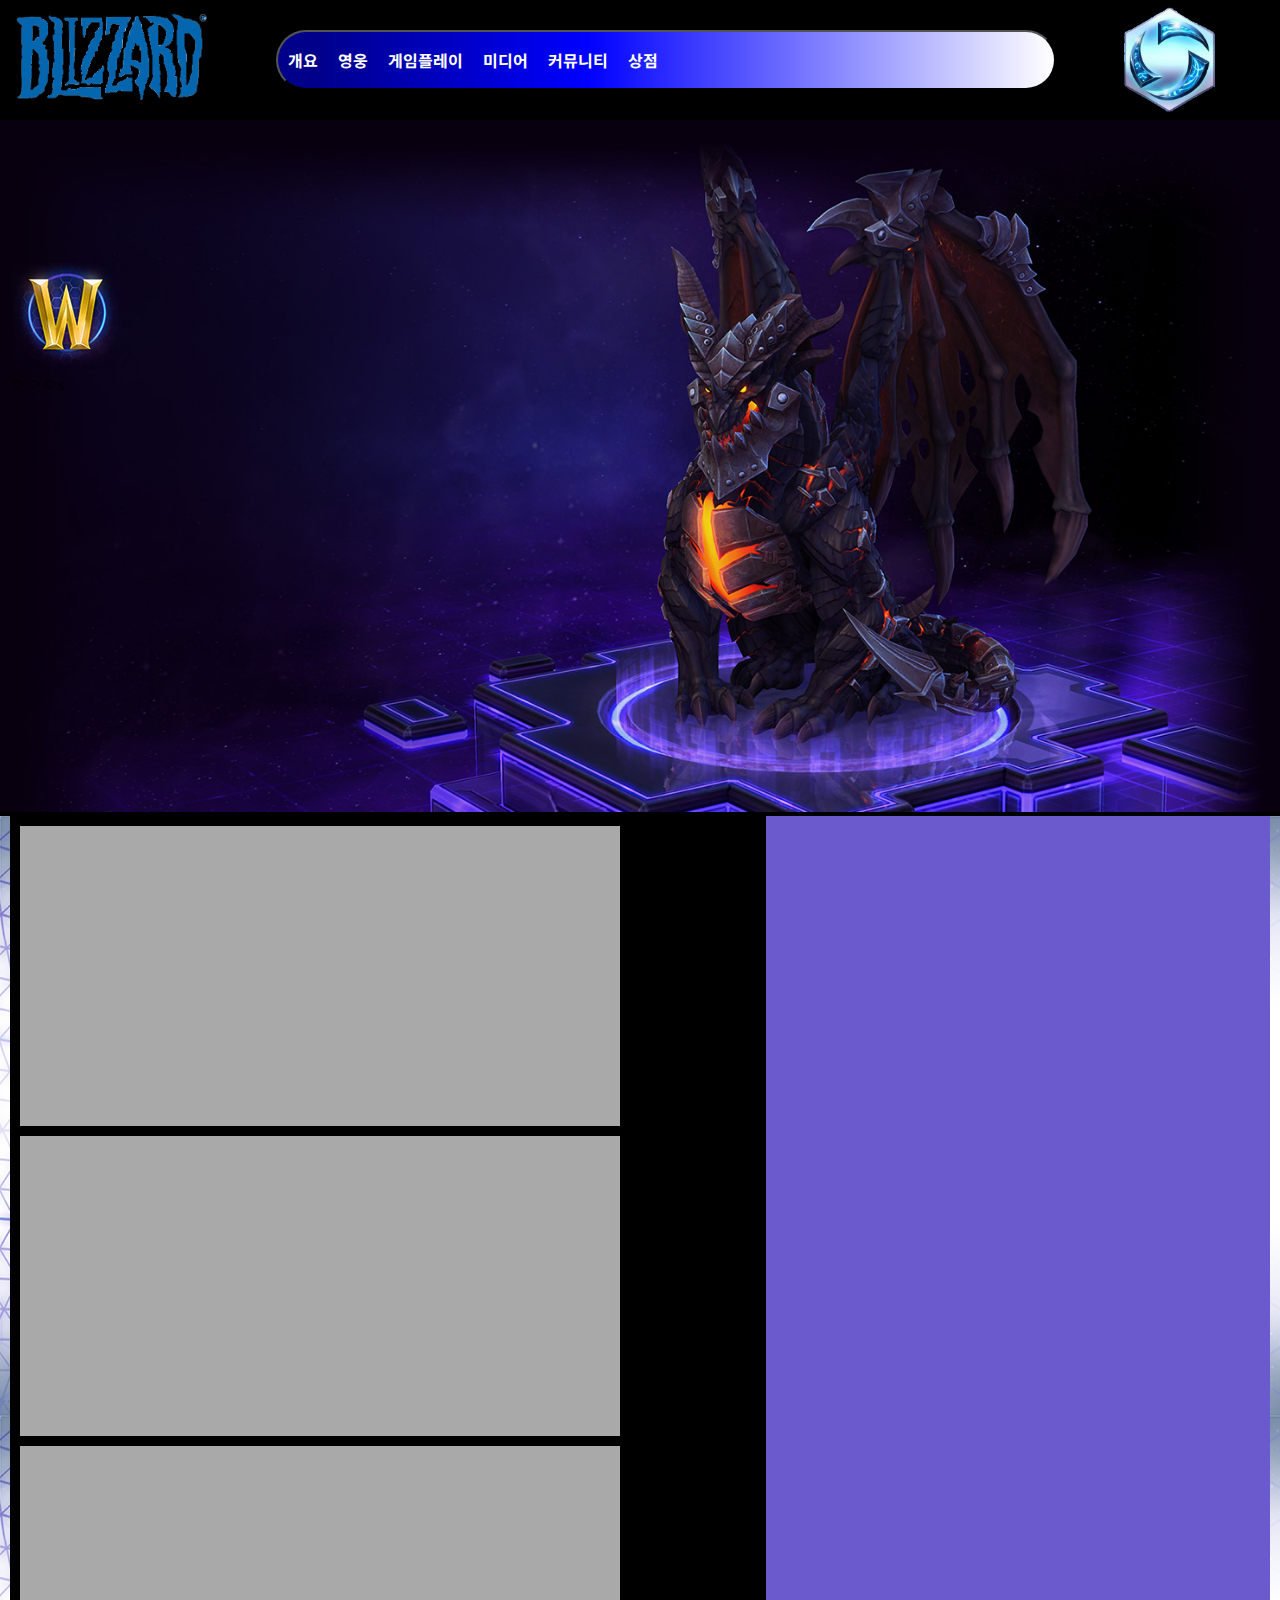
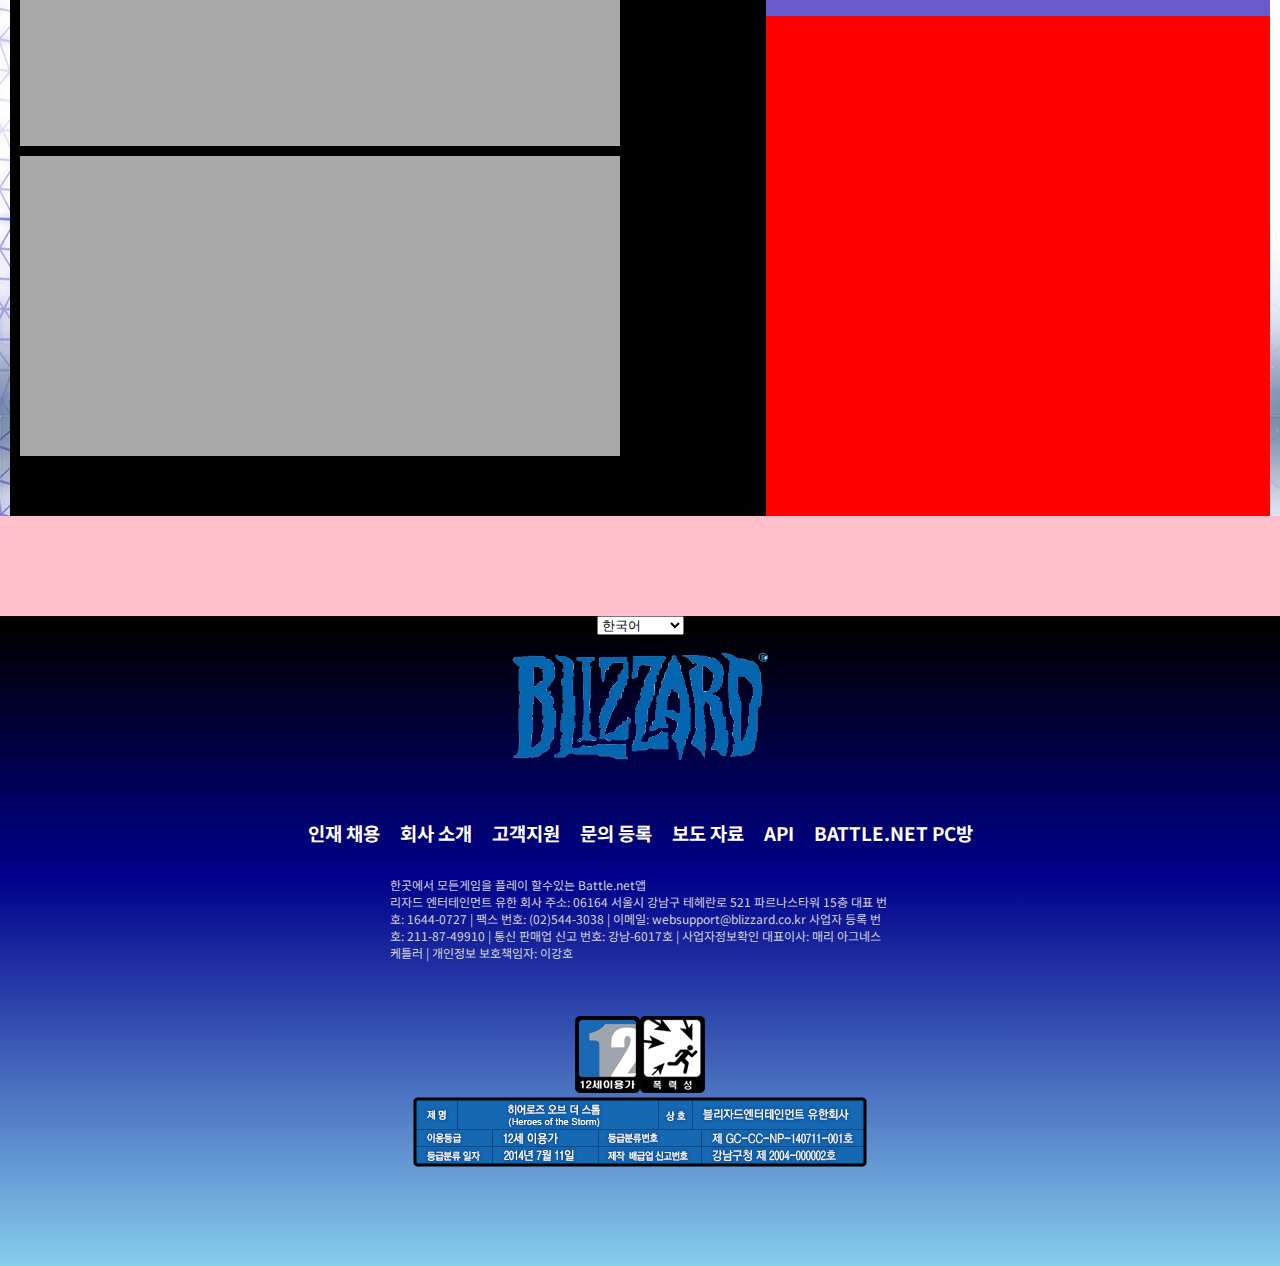
==== sub.html @ 87ede685 "2024.02.16" ====
<!DOCTYPE html>
<html lang="en">
<head>
    <meta charset="utf-8">
    <meta name="viewport" content="width=device-width, initial-scale=1.0">
    <title>d</title>
    <link href="css/common.css" rel="stylesheet">
    <link href="css/sub.css" rel="stylesheet">
    <script src="https://ajax.aspnetcdn.com/ajax/jQuery/jquery-3.7.1.min.js"></script>
    <script>
  $(document).ready(function(){
  $('.rotatelogo').click(function(){
    $('#myNav').css('width','50%');
  });

  $('.closebtn').click(function(){
    $('#myNav').css('width','0');
  });
});
    </script>
     

</head>
<body>
    <header>
        <div><a href="index.html"><img src="img/Blizard.png" alt="Blizard"></a></div>
            
                <div class="list">
            
                    <ul class="hamberger">
                        <li><a href="#">
                                <h4>개요</h4>
                            </a></li>
                        <li>
                            <h4>영웅</h4>
                        </li>
                        <li>
                            <h4>게임플레이</h4>
                        </li>
                        <li>
                            <h4>미디어</h4>
                        </li>
            
                        <li>
            
                            <h4>커뮤니티</h4>
                            <ul class="dropdownone">
                                <li><a href="#">토론장</a></li>
                                <li><a href="#">순위표</a></li>
                            </ul>
            
                        </li>
            
                        <li>
                            <h4>상점</h4>
                            <ul class="dropdownone">
                                <li><a href="#">게임 내 콘텐츠</a></li>
                                <li><a href="#">기어스토어</a></li>
                            </ul>
                        </li>
                    </ul>
            
                </div>
            
                <div class="rotatelogo" id="rotatelogo"><img src="img/logo.png" alt="logo"></div>
            
                <div id="myNav" class="overlay">
            
                    <a href="javascript:void(0)" class="closebtn">&times;</a>
            
                    <div class="overlay-content">
                        <ul class="hamberger">
                            <li><a href="#">개요</a></li>
                            <li><a href="#">영웅</a></li>
                            <li><a href="#">게임플레이</a></li>
                            <li><a href="#">미디어</a></li>
            
                            <li>
            
                                <a href="">커뮤니티</a>
                                <ul class="dropdownone">
                                    <li><a href="#">토론장</a></li>
                                    <li><a href="#">순위표</a></li>
                                </ul>
            
                            </li>
            
                            <li>
                                <a href="">상점</a>
                                <ul class="dropdownone">
                                    <li><a href="#">게임 내 콘텐츠</a></li>
                                    <li><a href="#">기어스토어</a></li>
                                </ul>
                            </li>
                        </ul>
            
                    </div>
    </header>




<div id="slider">
    <img src="img/the-destroyer.jpg" alt="the-destroyer">

    <div id="herobox">
       
        <div id="#abouthero">
             <div id="logo"><img src="img/warcraft-ac219bd0da.png" alt="logo"></div>
             <div>ㅇㅇㅇs</div>
        </div>     
       
    </div>
</div>


<div id="background">
    <div id="content">
        <div class="left">
            <div class="box"></div>
            <div class="box"></div>
            <div class="box"></div>
            <div class="box"></div>
        </div>
        <div class="right"></div>        
    </div>

    <div id="detail"></div>
</div>    
    

<footer>
    <div class="footerone">
         
            <select>
                <option value="영어">한국어</option>
                <option value="영어">영어</option>
                <option value="네덜란드어">네덜란드어</option>
                <option value="일본어">일본어</option>
            </select>
            <div class="logo"><a href=""><img src="img/Blizard.png" alt="logo"></a></div>
         
                 
         <div class="ulbox">
                 <ul>
                  <li><a href=""><h3>인재 채용</h3></a></li>
                  <li><a href=""><h3>회사 소개</h3></a></li>
                  <li><a href=""><h3>고객지원</h3></a></li>
                  <li><a href=""><h3>문의 등록</h3></a></li>
                  <li><a href=""><h3>보도 자료</h3></a></li>
                  <li><a href=""><h3>API</h3></a></li>
                  <li><a href=""><h3>BATTLE.NET PC방</h3></a></li>
                 </ul>
          </div>      
                  <P>한곳에서 모든게임을 플레이 할수있는 Battle.net앱</P>
                
                  <p>리자드 엔터테인먼트 유한 회사
                    주소: 06164 서울시 강남구 테헤란로 521 파르나스타워 15층
                    대표 번호: 1644-0727 | 팩스 번호: (02)544-3038 | 이메일: websupport@blizzard.co.kr
                    사업자 등록 번호: 211-87-49910 | 통신 판매업 신고 번호: 강남-6017호 | 사업자정보확인
                    대표이사: 매리 아그네스 케틀러 | 개인정보 보호책임자: 이강호</p>
    </div>             
     <div class="footertwo">
                    <div><img src="img/footer1.png" alt="footer1"></div>
                    <div><img src="img/footer2.png" alt="footer2"></div>
                    <div><img src="img/footer3.png" alt="footer3"></div>
     </div>
  
    
</footer>
</body>
</html>
---- css/common.css ----
@charset "UTF-8";
/* 폰트 */
@import url('https://fonts.googleapis.com/css2?family=Noto+Sans+KR:wght@300;400;500&display=swap');


*{margin: 0; padding: 0;}
a{text-decoration: none;}
a{color: white;}
ul,ol,li{list-style: none;}

#wrap{width: 100%; margin: 0 auto;}

     /* 반응형적용 common.css */
     #wrap{width: 100%;}
     @media (max-width:693px){
          /* 헤더 */
          header{width: 100%;height: 80px; display: flex; background-color: black; align-items: center;}
          header>div:nth-of-type(1){height: 14.0vw; margin-left: 38%;}
          header div:nth-of-type(3){width: 100px; height: 10.5vw; margin-left: 20%;}
          
          .rotatelogo img {animation: rotate_image 5s linear infinite; transform-origin:50% 50%; z-index: 3; height: 10vw;}
          @keyframes rotate_image{
          100%{
              transform: rotate(360deg);}
            }
          
            header .list{display: none;}
            
            #a {display:none;}
            img {cursor: pointer;}
        
            .overlay {height:100%; width: 0; position: fixed; z-index:103; top: 0; right: 0; background-color: rgb(0,0,0); background-color: rgba(0,0,0,0.7); overflow-x: hidden; transition: 0.5s;}
            .overlay-content {position: relative;top: 5%; width: 100%; text-align: center; display:block; margin-top: 30px; }
            .overlay li { padding:10px; line-height:160%; text-decoration: none; font-size: 20px; color: #818181;  transition: 0.3s; font-weight: bold; display: block;}
            
            .overlay .closebtn {position: absolute; right: 30px; font-size: 60px;}
            .overlay .closebtn:hover{color: red}
            .overlay li :hover{color: orange;}
                    
          /* header .list{ width:100%; border: 2px outset black; border-radius: 100px; background-image: linear-gradient(to right, darkblue 5%, blue 40%,white); height: 50%; }
          header .list >ul{height: 100%;  display: flex; align-items: center; position: relative;} */
          .overlay .hamberger> li{padding: 20px 10px; color: white;}
         
          .overlay .hamberger> li:hover .dropdownone{display: block;}
          .dropdownone{
            /* position: absolute; top: 74px; left: 50%; z-index: 3;  */
            background-color: blue; display: none;}
          .dropdownone li{text-align: center; padding: 5px 10px;color:white; 
          white-space: nowrap;}
          header img{height: 100%;}

         /* 푸터 */
         footer{width: 100%; height:650px; background-image: linear-gradient(to  bottom, black 2%, darkblue 40%,skyblue); color: white; font-size: 3.0vw;}
         .logo img{width:300px; height: 150px;}
         .footerone{height:400px; display: flex; flex-direction: column;   align-items: center;}
         .footerone ul{width:100%; display: flex; justify-content: space-around;   flex-wrap: wrap; margin: 10px;}
         .ulbox{display: flex;}
         .footerone li{margin: 10px;}
         .footerone p{width: 300px; font-size: 1.5vw; color: lightgrey;}
         .footertwo{margin:30px auto; width: 300px; display: flex; flex-wrap: wrap;   justify-content:center;}
         .footertwo div:nth-of-type(3) img{width: 100%; background-color: red;}
         }
     
     /* ------------------------------------------------------------------694 */
        
     
     @media (min-width:694px) and (max-width:980px){
          /* 헤더 */
          header{width: 100%;height: 120px; display: flex; justify-content: space-between; background-color: black; align-items: center;}
          header div:nth-of-type(1){height: 10.5vw; }
          header div:nth-of-type(3){width:170px; height: 10.5vw;}
          #myNav{display: none;}

          .rotatelogo img {animation: rotate_image 5s linear infinite; transform-origin:50% 50%; z-index: 3; height: 10vw;}
          @keyframes rotate_image{
          100%{
              transform: rotate(360deg);}
          
              
          }
         
          header .list{ width:100%; border: 2px outset black; border-radius: 100px; background-image: linear-gradient(to right, darkblue 5%, blue 40%,white); height: 50%; }
          header .list >ul{height: 100%;  display: flex; align-items: center; position: relative;}
          header .list> ul> li{padding: 20px 10px; color: white; position: relative;}
         
          header .list> ul> li:hover .dropdownone{display: block;}
          .dropdownone{position: absolute; top: 60px; left: 50%; z-index: 3; background-color: blue; display: none; transform: translateX(-50%);}
          .dropdownone li{text-align: center; padding: 5px 10px;color:white; 
          white-space: nowrap;}
          header img{height: 100%;}

        /* 푸터 */
        footer{width: 100%; height:750px; background-image: linear-gradient(to bottom, black 2%, darkblue 40%,skyblue); color: white; }
        .logo img{width:300px; height: 150px;}
        .footerone{height:400px; display: flex; flex-direction: column; align-items: center;}
        .footerone ul{width:100%; display: flex; justify-content: space-around; flex-wrap: wrap; margin: 10px;}
        .ulbox{display: flex;}
        .footerone li{margin: 10px;}
        .footerone p{width: 500px; font-size: 12px; color: lightgrey;}
        .footertwo{margin:0 auto; width: 300px; display: flex; flex-wrap: wrap; justify-content:center;}
     }


       /* ------------------------------------------------------------------981 */
     
     @media (min-width:981px){
          /* 헤더 */
          header{width: 100%;height: 120px; display: flex; justify-content: space-between; background-color: black; align-items: center;}
          header div:nth-of-type(1){height:120px; }
          header div:nth-of-type(3){width: 170px; height: 120px;}
          #myNav{display: none;}
          
          .rotatelogo img {animation: rotate_image 5s linear infinite; transform-origin:50% 50%; z-index: 3;}
          @keyframes rotate_image{
          100%{
              transform: rotate(360deg);}
          }
         
          header .list{ width: calc(100% - 500px); border: 2px outset black; border-radius: 100px; background-image: linear-gradient(to right, darkblue 5%, blue 40%,white); height: 50%; }
          header .list >ul{height: 100%;  display: flex; align-items: center; position: relative;}
          header .list> ul> li{padding: 20px 10px; color: white; position: relative;}
         
          header .list> ul> li:hover .dropdownone{display: block;}
          .dropdownone{position: absolute; top: 60px; left: 50%; z-index: 3; background-color: blue; display: none; transform: translateX(-50%);}
          .dropdownone li{text-align: center; padding: 5px 10px;color:white; 
          white-space: nowrap;}
          header img{height: 100%;}

        /* 푸터 */
        footer{width: 100%; height:650px; background-image: linear-gradient(to bottom, black 2%, darkblue 40%,skyblue); color: white; }
        .logo img{width:300px; height: 150px;}
        .footerone{height:400px; display: flex; flex-direction: column; align-items: center; }
        .footerone ul{width:100%; display: flex; justify-content: center;}
        .ulbox{width: 100%;margin: 20px;}
        .footerone li{margin: 10px;}
        .footerone p{width: 500px; font-size: 12px; color: lightgrey;}
        .footertwo{margin:0 auto; width: 300px; display: flex; flex-wrap: wrap; justify-content:center;}
     }
---- css/sub.css ----
@charset "UTF-8";
            /* 폰트 */
            @import url('https://fonts.googleapis.com/css2?family=Noto+Sans+KR:wght@300;400;500&display=swap');
         
            .ulbox.dropdownone li a,h4,h3,p{font-family: 'Noto Sans KR', sans-serif;}

            /* submain */
            * {margin: 0; padding: 0; box-sizing: border-box;}
        
            /* 슬라이더 */
            #slider{width: 100%; background-color:black; position: relative;}
            #slider img{width: 100%;}
            #herobox{position: absolute; top:20%; left: 50%; width: 1260px;
                transform: translateX(-50%); display: flex;}
            #abouthero{display: flex; color: #fff; width: 100px; background-color: #fff;}       
            #heroname{
                white-space: nowrap;
                text-transform: uppercase;
                font-weight: 700;
                margin: 0;
                font-size: 2rem;
                font-family: Metronic,Verdana,Source Sans Pro,sans-serif;
                color: #fff;
                line-height: 1.2em;
                text-shadow: 0 0 16px #009cff;}
                
             
            
            /* 섹션 */
            #background{background-image:url(../img/backgroundimg.png);}
            #content {width: 1260px; height: 1300px; margin: 0 auto; 
             display: flex;   background-color:red}

            .left {width: 60%; height: 1300px;  background-color: black}
    
            .box {width:600px; height: 300px; background-color: darkgrey; margin: 10px;}
            .right {width: 40%; height: 800px;  position: sticky; top: 0; background-color: slateblue;}
    
            #detail {width: 100%; height: 100px; margin: 0 auto; background-color: pink;}
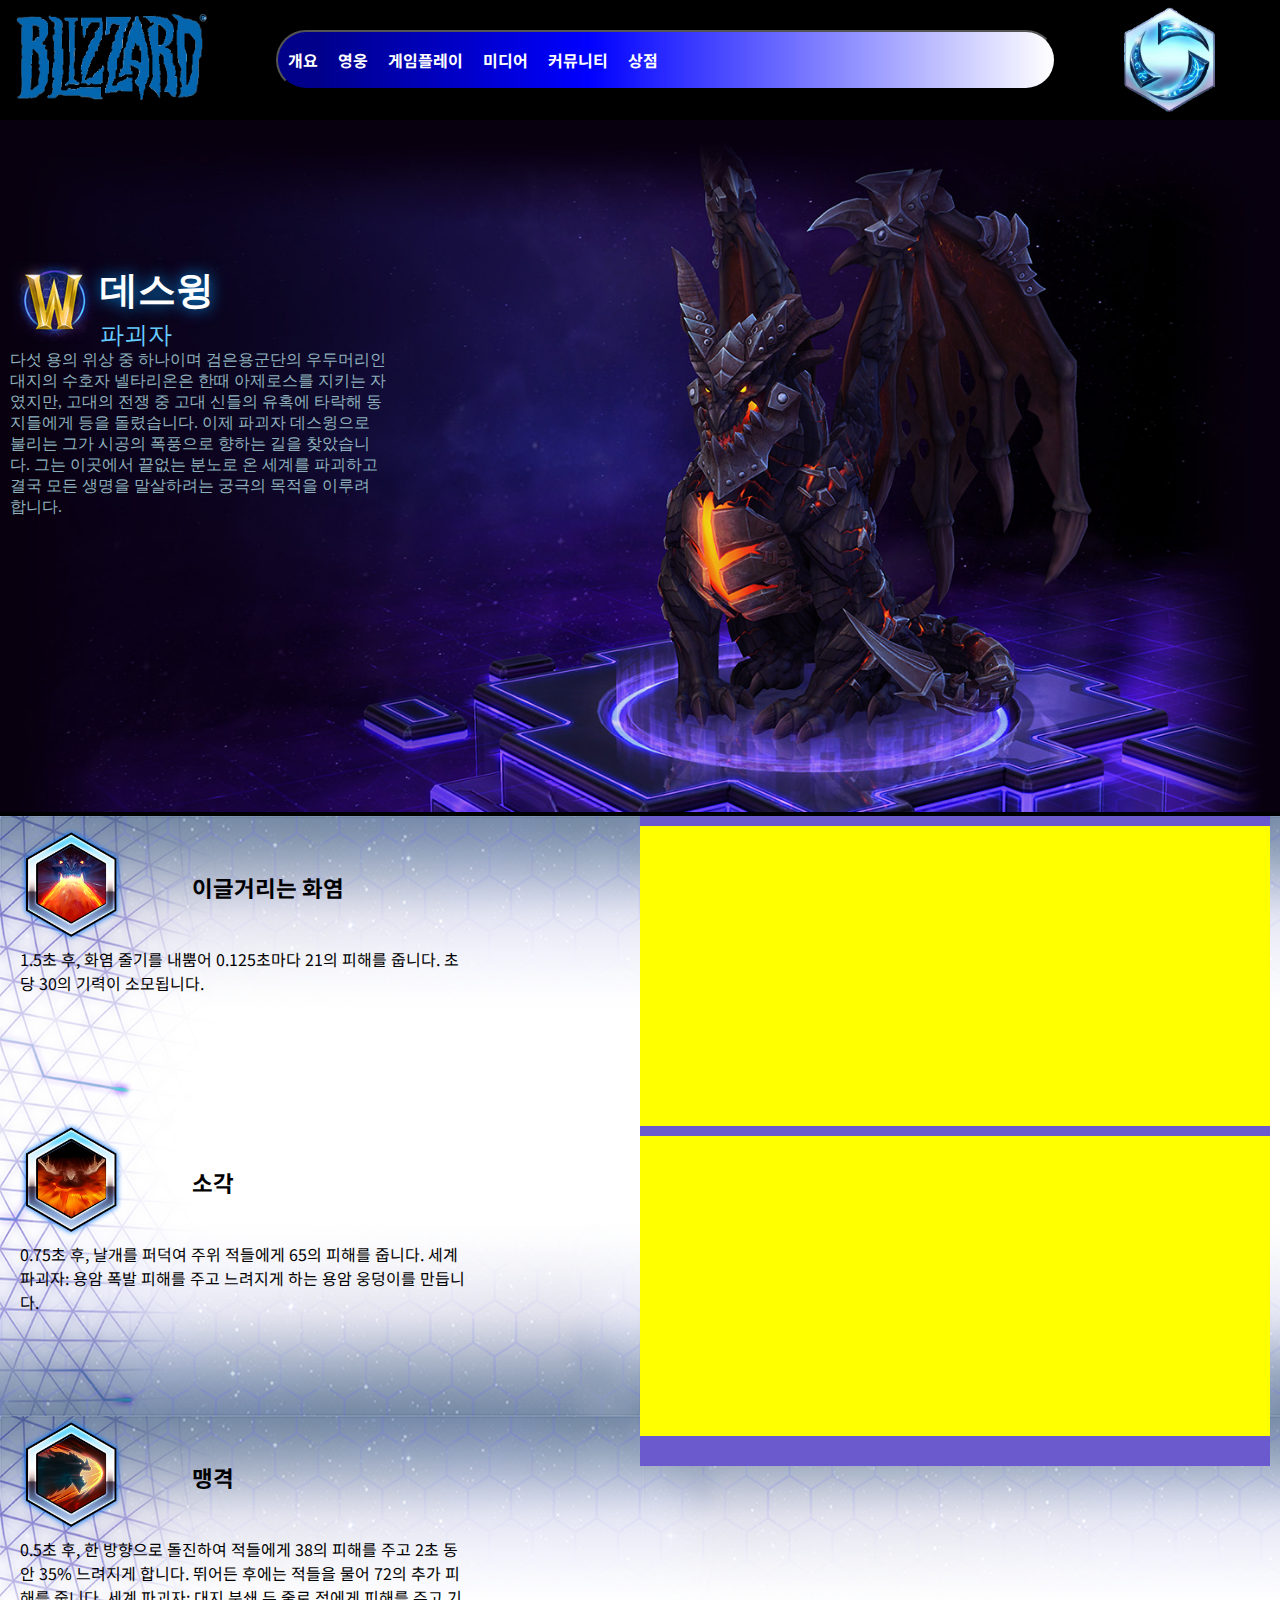
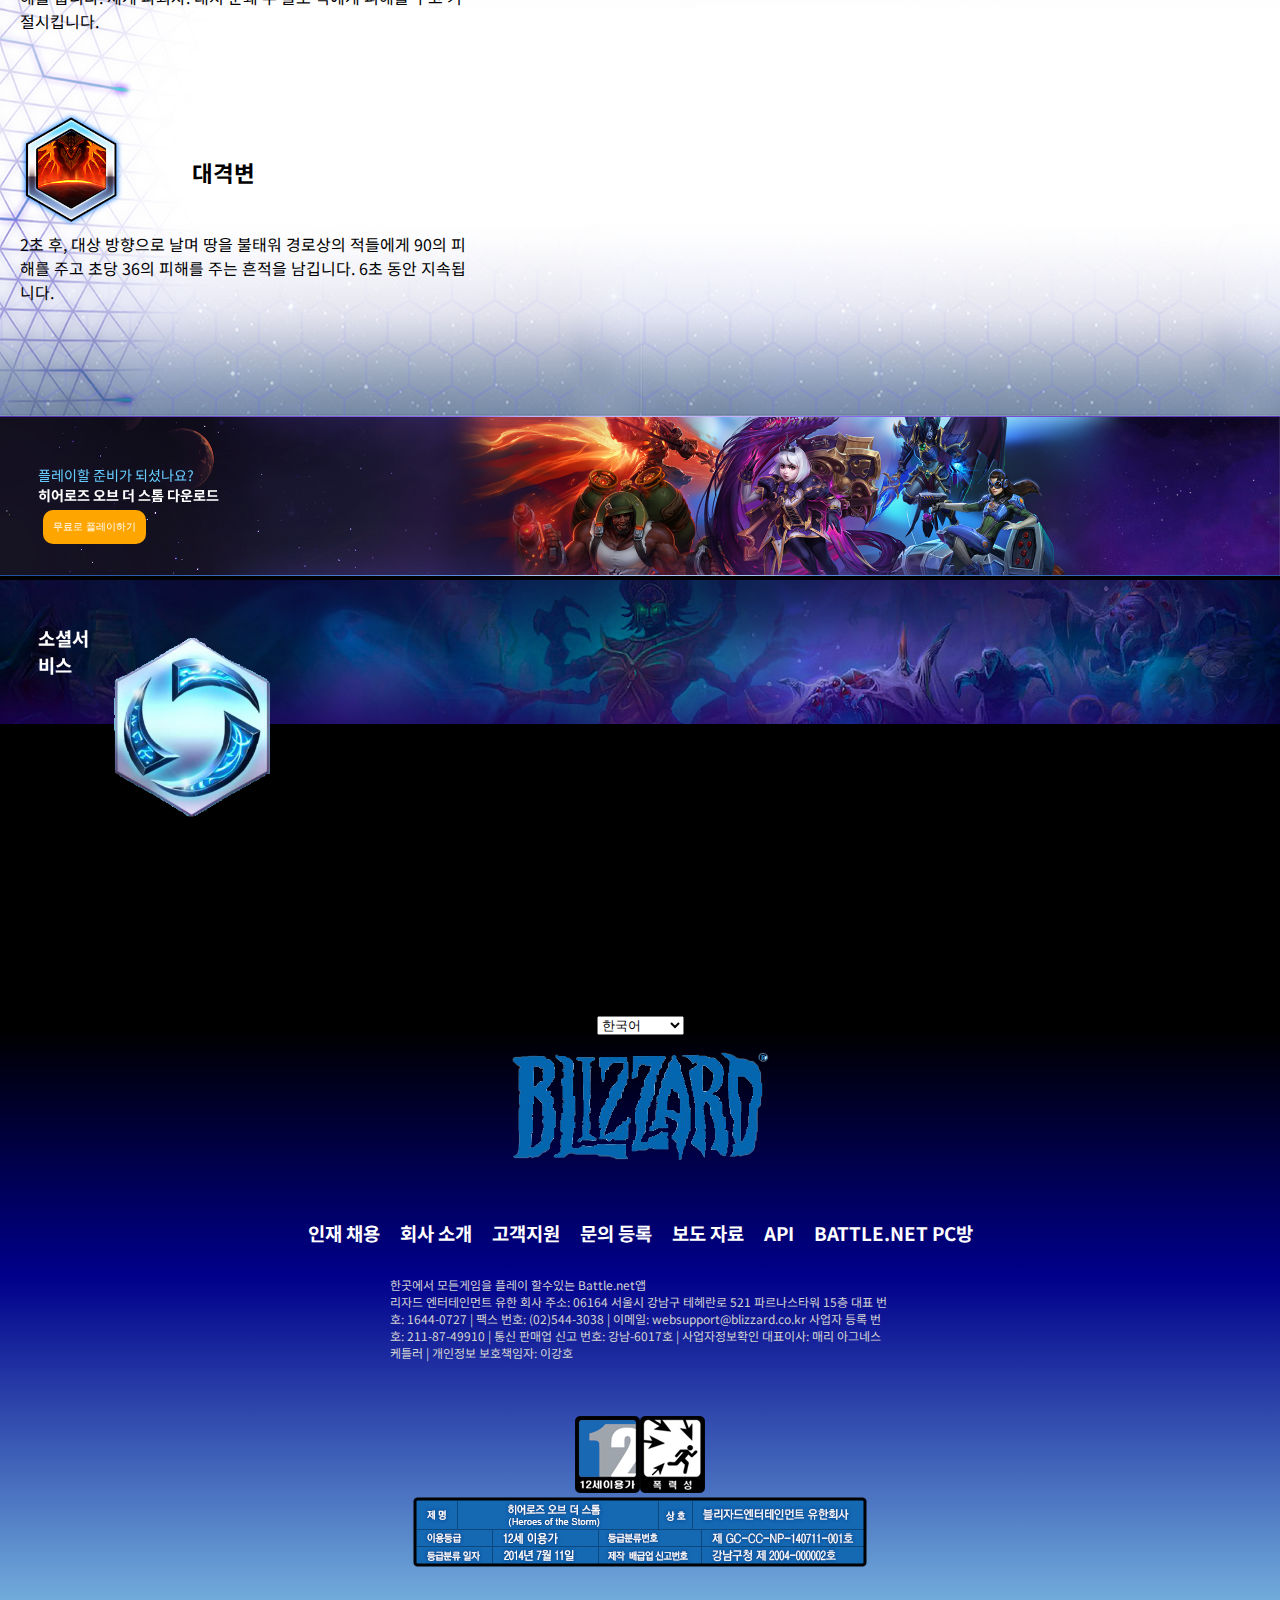
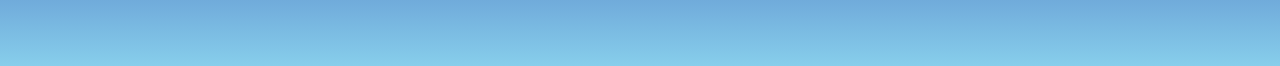
==== commit bbbb9d07: "2024.02.19" ====
--- a/sub.html
+++ b/sub.html
@@ -103,30 +103,105 @@
 <div id="slider">
     <img src="img/the-destroyer.jpg" alt="the-destroyer">
 
-    <div id="herobox">
-       
-        <div id="#abouthero">
-             <div id="logo"><img src="img/warcraft-ac219bd0da.png" alt="logo"></div>
-             <div>ㅇㅇㅇs</div>
-        </div>     
-       
+    <div id="herosection">
+        <div id="herobox">
+            <div id="abouthero">
+                 <div id="logo"><img src="img/warcraft-ac219bd0da.png" alt="logo"></div>
+                 <div>
+                     <div id="heroname">데스윙</div>
+                     <div> 파괴자 </div>
+                 </div>
+            </div>
+            <div>다섯 용의 위상 중 하나이며 검은용군단의 우두머리인 대지의 수호자 넬타리온은 한때 아제로스를 지키는 자였지만, 고대의 전쟁 중 고대 신들의 유혹에 타락해 동지들에게 등을 돌렸습니다. 이제 파괴자 데스윙으로 불리는 그가 시공의 폭풍으로 향하는 길을 찾았습니다. 그는 이곳에서 끝없는 분노로 온 세계를 파괴하고 결국 모든 생명을 말살하려는 궁극의 목적을 이루려 합니다.</div>
+        </div>
+         
     </div>
+   
 </div>
 
 
 <div id="background">
     <div id="content">
         <div class="left">
-            <div class="box"></div>
-            <div class="box"></div>
-            <div class="box"></div>
-            <div class="box"></div>
+            <div class="box">
+                <div class="abilityname">
+                    <div class="abilityicon"><img src="img/skillicon.png" alt="skillicon">
+                         <div><img src="img/skill1.png" alt="skill1"></div>
+                    </div>
+                    <p><h3>이글거리는 화염</h3></p>
+                </div>
+                <p>1.5초 후, 화염 줄기를 내뿜어 0.125초마다 21의 피해를 줍니다. 초당 30의 기력이 소모됩니다.</p>
+            </div>
+            <div class="box">
+                <div class="abilityname">
+                    <div class="abilityicon"><img src="img/skillicon.png" alt="skillicon">
+                         <div><img src="img/skill2.png" alt="skill2"></div>
+                    </div>
+                    <p><h3>소각</h3></p>
+                </div>
+                <p>0.75초 후, 날개를 퍼덕여 주위 적들에게 65의 피해를 줍니다. 세계 파괴자: 용암 폭발 피해를 주고 느려지게 하는 용암 웅덩이를 만듭니다.</p>
+            </div>
+            <div class="box">
+                <div class="abilityname">
+                    <div class="abilityicon"><img src="img/skillicon.png" alt="skillicon">
+                         <div><img src="img/skill3.png" alt="skill3"></div>
+                    </div>
+                    <p><h3>맹격</h3></p>
+                </div>
+                <p>0.5초 후, 한 방향으로 돌진하여 적들에게 38의 피해를 주고 2초 동안 35% 느려지게 합니다. 뛰어든 후에는 적들을 물어 72의 추가 피해를 줍니다. 세계 파괴자: 대지 분쇄 두 줄로 적에게 피해를 주고 기절시킵니다.</p>
+            </div>
+            <div class="box">
+                <div class="abilityname">
+                    <div class="abilityicon"><img src="img/skillicon.png" alt="skillicon">
+                         <div><img src="img/skill5.png" alt="skill5"></div>
+                    </div>
+                    <p><h3>대격변</h3></p>
+                </div>
+                <p>2초 후, 대상 방향으로 날며 땅을 불태워 경로상의 적들에게 90의 피해를 주고 초당 36의 피해를 주는 흔적을 남깁니다. 6초 동안 지속됩니다.</p>
+            </div>
+
+           
         </div>
-        <div class="right"></div>        
+        <div class="right">
+            <div></div>
+            <div></div>
+        </div>
+        
+               
     </div>
 
-    <div id="detail"></div>
-</div>    
+    <div class="sectionbox">
+    
+           <div class="detailbox">
+                 <div class="das">
+                     <img src="img/sectionimage.jpg" alt="sectionimage">
+                   
+                     <div class="detailtext">
+                             
+                          <p>플레이할 준비가 되셨나요?</p>
+                          <h3>히어로즈 오브 더 스톰 다운로드</h3>
+                          <button>무료로 플레이하기</button>
+                     </div>  
+                 </div>
+
+                 <div class="das2">
+                     <img src="img/sectionimage2.jpg" alt="sectionimage2">
+                   
+                     <div class="detailtext2">
+                         <div class="snsbox">   
+                                 <h3>소셜서비스</h3>
+                                 <div class="sns">
+                                     <div><img src="img/logo.png" alt=""></div>
+                                      <div><img src="" alt=""></div>
+                                     <div><img src="" alt=""></div>
+                                 </div>
+                         </div>  
+                     </div>          
+                 </div>
+           </div>
+            
+       
+    </div>    
     
 
 <footer>
--- a/css/sub.css
+++ b/css/sub.css
@@ -10,32 +10,82 @@
             /* 슬라이더 */
             #slider{width: 100%; background-color:black; position: relative;}
             #slider img{width: 100%;}
-            #herobox{position: absolute; top:20%; left: 50%; width: 1260px;
+            #herosection{position: absolute; top:20%; left: 50%; width: 1260px;
                 transform: translateX(-50%); display: flex;}
-            #abouthero{display: flex; color: #fff; width: 100px; background-color: #fff;}       
+            #abouthero{display: flex; color: #fff; }
+            #logo{width: 7vw;}     
+            #heroname~div{font-weight: 400;
+                font-size: 24px;
+                line-height: 1.2em;
+                color: #6cf;}  
             #heroname{
                 white-space: nowrap;
                 text-transform: uppercase;
-                font-weight: 700;
+                font-weight:700;
                 margin: 0;
-                font-size: 2rem;
+                font-size: 3vw;
                 font-family: Metronic,Verdana,Source Sans Pro,sans-serif;
                 color: #fff;
-                line-height: 1.2em;
+                line-height: 1.6em;
                 text-shadow: 0 0 16px #009cff;}
+             #herobox{width: 30%; color:#8eb1bc;}   
                 
              
             
-            /* 섹션 */
+            /* 메인 */
             #background{background-image:url(../img/backgroundimg.png);}
-            #content {width: 1260px; height: 1300px; margin: 0 auto; 
-             display: flex;   background-color:red}
+            #content {width: 1260px; height: 1200px; margin: 0 auto; 
+             display: flex; }
+           
 
-            .left {width: 60%; height: 1300px;  background-color: black}
-    
-            .box {width:600px; height: 300px; background-color: darkgrey; margin: 10px;}
-            .right {width: 40%; height: 800px;  position: sticky; top: 0; background-color: slateblue;}
-    
-            #detail {width: 100%; height: 100px; margin: 0 auto; background-color: pink;}
+            .left {width: 100%; height: 1200px; }
+            .box {width:450px; height: 285px; margin: 10px;}
+
+            .right{width: 100%;height: 650px; position: sticky; top:0; background-color: slateblue;}
+            .right div{ height: 300px; margin-top: 10px; background: yellow;}
+
+            .abilityname{display: flex; align-items: center; font-size: 1.5vw; }
+            .abilityicon{position: relative;}
+            .abilityicon img{width: 60%;}
+            .abilityicon div{position: absolute; top: 0px;}
             
+            
+            
+
+             /* 위드100 그림이미지 */
+             .sectionbox{width:100%; height:600px; margin: 0 auto; ;
+              background-color: black;}
+             
+             .detailtext{position: absolute; top:30%; left: 3%; width:20%; height: 20%; color: white;}
+             .detailtext h3{font-size: 1.1vw;}
+             .detailtext button {
+                border: 0;
+                outline: none;
+                font-size: 0.8vw;
+                margin: 5px;
+                padding: 10px;
+                background: orange;
+                color: white;
+               
+                cursor: pointer;
+                border-radius: 10px;
+              }
+              .detailtext button:hover {
+                color: white;
+                background: red;
+              }
+             .detailtext p{color:#6cf; font-size: 1.1vw;}
+             .das{position: relative;}
+             .detailbox img{width: 100%;}
+             
+             .das2{position: relative;}
+             .detailtext2{position: absolute; top:30%; left: 3%; width:20%; height: 20%; color: white;}
+             .snsbox{width: 100%; display: flex;}
+            
+             
+
+
+
+        
+                         
     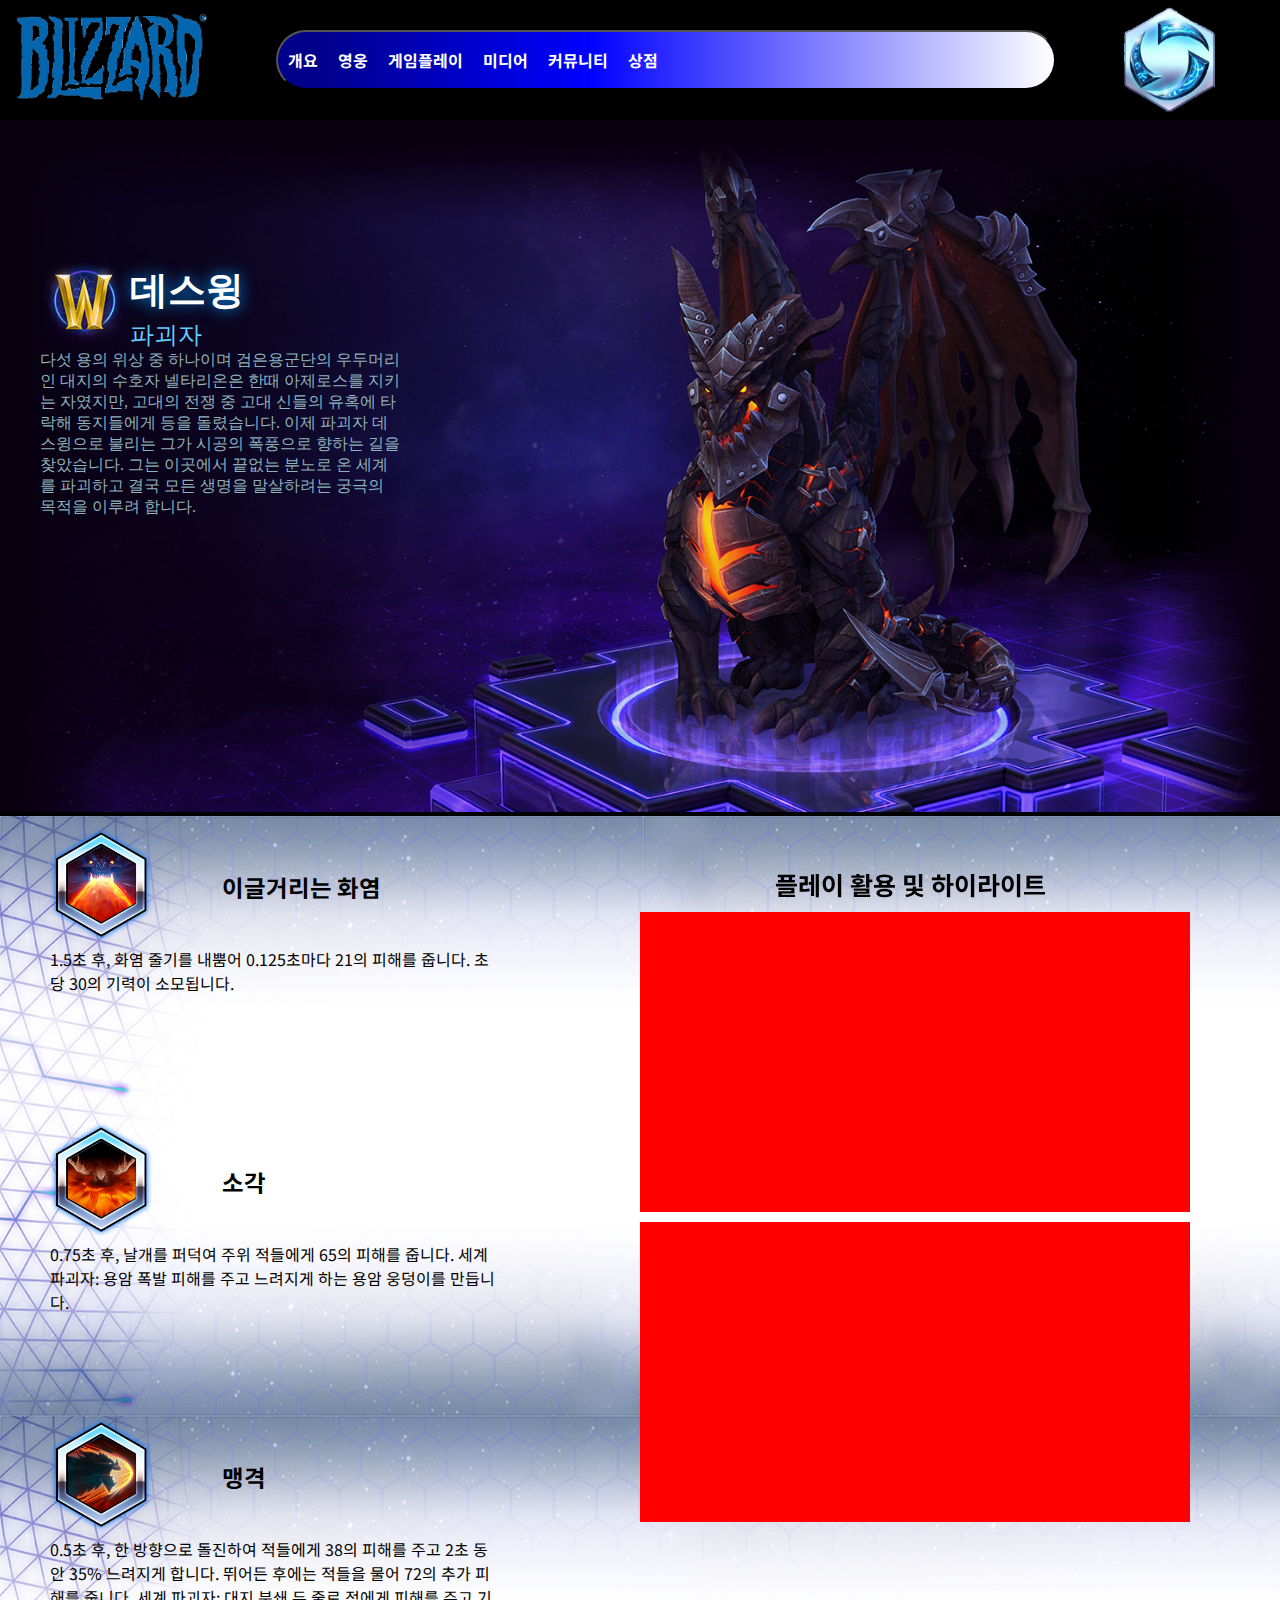
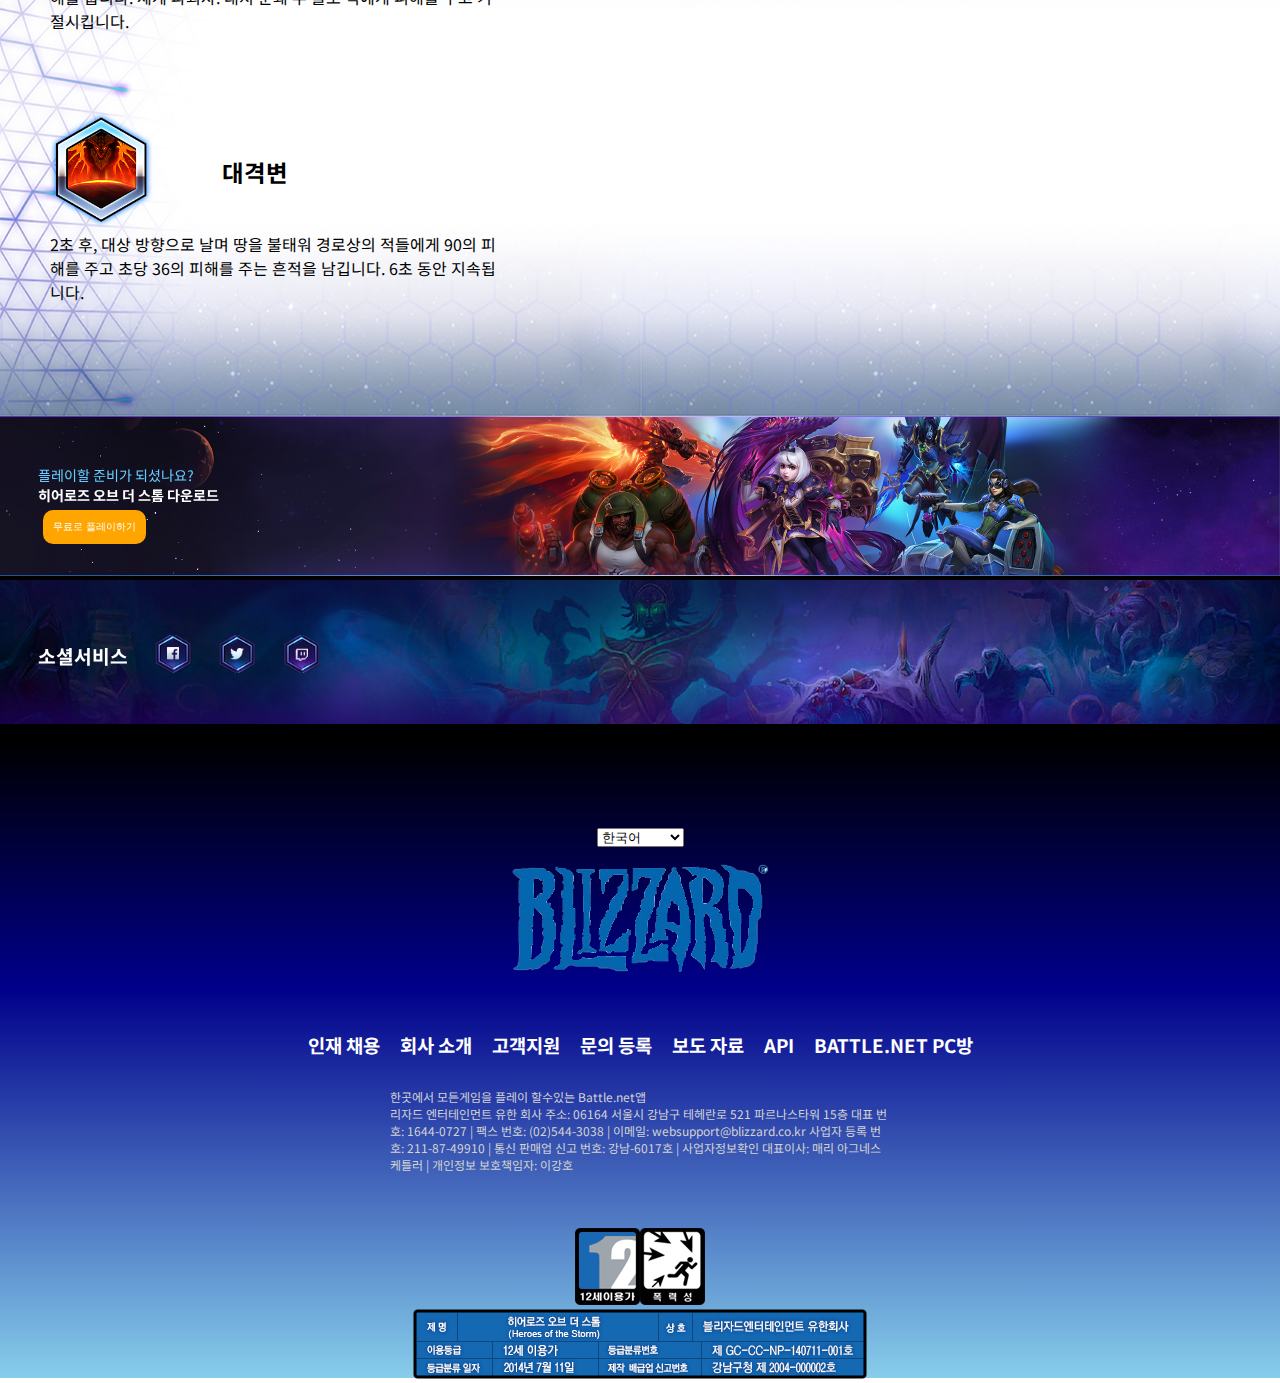
==== commit a9210748: "2024.02.20" ====
--- a/sub.html
+++ b/sub.html
@@ -8,20 +8,43 @@
     <link href="css/sub.css" rel="stylesheet">
     <script src="https://ajax.aspnetcdn.com/ajax/jQuery/jquery-3.7.1.min.js"></script>
     <script>
-  $(document).ready(function(){
-  $('.rotatelogo').click(function(){
-    $('#myNav').css('width','50%');
-  });
-
-  $('.closebtn').click(function(){
-    $('#myNav').css('width','0');
-  });
-});
+        $(document).ready(function () {
+            $('.rotatelogo').click(function () {
+                $('#myNav').css('width', '50%');
+            });
+
+            $('.closebtn').click(function () {
+                $('#myNav').css('width', '0');
+            });
+
+
+            //   하단섹션
+            function changeimage(){
+                if (window.matchMedia("(max-width: 737px)").matches) {
+                    $(".das img").attr("src", "img/section_mobile.jpg")
+                    $(".das2> img").attr("src", "img/section_mobile2.jpg")
+                    $("#slider> img").attr("src", "img/mobile3.jpg")
+                } else {
+                    $(".das img").attr("src", "img/sectionimage.jpg")
+                    $(".das2> img").attr("src", "img/sectionimage2.jpg")
+                    $("#slider> img").attr("src", "img/the-destroyer.jpg")
+                }
+            }
+
+            changeimage()
+            $(window).resize(changeimage);
+            
+        });
+
+
+
+
     </script>
      
 
 </head>
 <body>
+    
     <header>
         <div><a href="index.html"><img src="img/Blizard.png" alt="Blizard"></a></div>
             
@@ -98,8 +121,8 @@
     </header>
 
 
-
-
+<div id="subwrap">
+  <!-- 슬라이더 -->
 <div id="slider">
     <img src="img/the-destroyer.jpg" alt="the-destroyer">
 
@@ -119,8 +142,8 @@
    
 </div>
 
-
-<div id="background">
+<!-- 메인가운데 -->
+<div id="main">
     <div id="content">
         <div class="left">
             <div class="box">
@@ -163,13 +186,16 @@
            
         </div>
         <div class="right">
-            <div></div>
-            <div></div>
+            <h3>플레이 활용 및 하이라이트</h3>
+            <div><iframe width="100%" height="100%" src="https://www.youtube.com/embed/6EwBY9DBVjQ" title="데스윙이 적 영웅들 찢어버리는 영상 [1080p, 히오스]" frameborder="0" allow="accelerometer; autoplay; clipboard-write; encrypted-media; gyroscope; picture-in-picture; web-share" allowfullscreen></iframe></div>
+
+            <div><iframe width="100%" height="100%" src="https://www.youtube.com/embed/bieY4j29kgg" title="[옥냥이 히오스] 데스윙님이 시공에 강림하셨다! 진짜 겁나 셉니다🐲 (Heroes Of The Storm)" frameborder="0" allow="accelerometer; autoplay; clipboard-write; encrypted-media; gyroscope; picture-in-picture; web-share" allowfullscreen></iframe></div>
         </div>
         
                
     </div>
-
+     
+    <!-- 하단섹션 -->
     <div class="sectionbox">
     
            <div class="detailbox">
@@ -181,29 +207,30 @@
                           <p>플레이할 준비가 되셨나요?</p>
                           <h3>히어로즈 오브 더 스톰 다운로드</h3>
                           <button>무료로 플레이하기</button>
+
                      </div>  
                  </div>
 
                  <div class="das2">
                      <img src="img/sectionimage2.jpg" alt="sectionimage2">
                    
-                     <div class="detailtext2">
-                         <div class="snsbox">   
-                                 <h3>소셜서비스</h3>
-                                 <div class="sns">
-                                     <div><img src="img/logo.png" alt=""></div>
-                                      <div><img src="" alt=""></div>
-                                     <div><img src="" alt=""></div>
-                                 </div>
-                         </div>  
-                     </div>          
+                     <div class="snsbox">   
+                                 
+                         <h3>소셜서비스</h3>
+                         <div class="snsmark">
+                             <div><img src="img/facebook.png" alt=""></div>
+                             <div><img src="img/twitter.png" alt=""></div>
+                             <div><img src="img/twitch.png" alt=""></div>
+
+                         </div>
+                     </div>  
                  </div>
            </div>
             
        
     </div>    
-    
-
+</div>    
+<!-- 풋터 -->
 <footer>
     <div class="footerone">
          
--- a/css/common.css
+++ b/css/common.css
@@ -50,7 +50,7 @@
           header img{height: 100%;}
 
          /* 푸터 */
-         footer{width: 100%; height:650px; background-image: linear-gradient(to  bottom, black 2%, darkblue 40%,skyblue); color: white; font-size: 3.0vw;}
+         footer{width: 100%; height:650px; padding-top: 500px; background-image: linear-gradient(to  bottom, black 2%, darkblue 40%,skyblue); color: white; font-size: 3.0vw;}
          .logo img{width:300px; height: 150px;}
          .footerone{height:400px; display: flex; flex-direction: column;   align-items: center;}
          .footerone ul{width:100%; display: flex; justify-content: space-around;   flex-wrap: wrap; margin: 10px;}
@@ -90,7 +90,7 @@
           header img{height: 100%;}
 
         /* 푸터 */
-        footer{width: 100%; height:750px; background-image: linear-gradient(to bottom, black 2%, darkblue 40%,skyblue); color: white; }
+        footer{width: 100%; height:650px; background-image: linear-gradient(to bottom, black 2%, darkblue 40%,skyblue); color: white; padding-top: 100px;}
         .logo img{width:300px; height: 150px;}
         .footerone{height:400px; display: flex; flex-direction: column; align-items: center;}
         .footerone ul{width:100%; display: flex; justify-content: space-around; flex-wrap: wrap; margin: 10px;}
@@ -127,7 +127,7 @@
           header img{height: 100%;}
 
         /* 푸터 */
-        footer{width: 100%; height:650px; background-image: linear-gradient(to bottom, black 2%, darkblue 40%,skyblue); color: white; }
+        footer{ width: 100%; height:650px; background-image: linear-gradient(to bottom, black 2%, darkblue 40%,skyblue); color: white; padding-top:  100px;}
         .logo img{width:300px; height: 150px;}
         .footerone{height:400px; display: flex; flex-direction: column; align-items: center; }
         .footerone ul{width:100%; display: flex; justify-content: center;}
--- a/css/sub.css
+++ b/css/sub.css
@@ -4,13 +4,188 @@
          
             .ulbox.dropdownone li a,h4,h3,p{font-family: 'Noto Sans KR', sans-serif;}
 
-            /* submain */
+            @media(max-width:737px) {
+
+                /* 슬라이더 */
+                #slider{width: 100%; background-color:black; position: relative;
+                height: 1000px;}
+                #slider img{width: 100%; filter: blur();}
+                #herosection{position: absolute; top:60%; left: 50%; width:63vw;
+                    transform: translateX(-50%); display: flex;}
+                #abouthero{display: flex; color: #fff; margin: 20px;}
+                #logo{width: 10vw;}     
+                #heroname~div{font-weight: 400;
+                    font-size: 24px;
+                    line-height: 1.2em;
+                    color: #6cf;}  
+                #heroname{
+                    white-space: nowrap;
+                    text-transform: uppercase;
+                    font-weight:700;
+                    margin: 0;
+                    font-size: 5vw;
+                    font-family: Metronic,Verdana,Source Sans Pro,sans-serif;
+                    color: #fff;
+                    line-height: 1.6em;
+                    text-shadow: 0 0 16px #009cff;}
+                 #herobox{width: 100%; color:#8eb1bc; margin-top: 50px;}   
+                    
+                 
+                
+                /* 메인 */
+                #main{background-image:url(../img/backgroundimg.png);}
+                #content {width: 63vw; height: 1600px; margin: 0 auto; 
+                 display: flex; flex-direction: column; }
+               
+    
+                .left {width:100%; height: 1000px; display: flex; flex-direction: column;
+                  align-items: center;}
+                .box {width:330px; height: 230px; margin: 10px;}
+    
+                .right{width: 100%;height: 450px; text-align: center; display: flex; flex-direction: column; align-items: center;}
+                .right div{width: 350px; height: 200px; margin-top: 10px; background: red;}
+                .right h3{font-size: 25px;}
+                .abilityname{display: flex; align-items: center; font-size: 20px; }
+                .abilityicon{position: relative;}
+                .abilityicon img{width: 60%;}
+                .abilityicon div{position: absolute; top: 0px;}
+                
+              
+              
+                 /* 위드100 그림이미지 */
+                  
+
+
+                 .sectionbox{width:100%; height:300px; margin: 0 auto; ;
+                  background-color: black;}
+                 .das{position: relative;}
+                 .detailbox img{width: 100%;}
+    
+                 .detailtext{position: absolute; top:30%; left: 3%; width:20%; height: 20%;      color: white;}
+                 
+                 .detailtext p{color:#6cf; font-size: 3.1vw; }
+                 .detailtext h3{font-size: 2.0vw;}
+                 .detailtext button {
+                    border: 0;
+                    outline: none;
+                    font-size: 1.5vw;
+                    margin: 3px;
+                    padding: 10px;
+                    background: orange;
+                    color: white;
+            
+                   
+                    cursor: pointer;
+                    border-radius: 10px;
+                  }
+                  .detailtext button:hover {
+                    color: white;
+                    background: red;
+                  }
+                 
+                 
+                 
+                 .das2{position: relative;}
+                 .snsbox{position: absolute; top:20%; left: 3%;color: white; display: flex; margin: 0 auto; align-items: center;}
+                 .snsbox h3{font-size: 3.0vw; }
+                 .snsmark{display: flex; width: 20vw; }
+                 .snsbox div{margin: 0vw; }
+            }
+            
+            /* -------------------------800px-------------------------- */
+
+            @media(min-width:738px) and (max-width:1216px) {
+
+                /* 슬라이더 */
+            #slider{width: 100%; background-color:black; position: relative;}
+            #slider img{width: 100%;}
+            #herosection{position: absolute; top:20%; left: 50%; width:63vw;
+                transform: translateX(-50%); display: flex;}
+            #abouthero{display: flex; color: #fff;}
+            #logo{width: 7vw;}     
+            #heroname~div{font-weight: 400;
+                font-size: 24px;
+                line-height: 1.2em;
+                color: #6cf;}  
+            #heroname{
+                white-space: nowrap;
+                text-transform: uppercase;
+                font-weight:700;
+                margin: 0;
+                font-size: 3vw;
+                font-family: Metronic,Verdana,Source Sans Pro,sans-serif;
+                color: #fff;
+                line-height: 1.6em;
+                text-shadow: 0 0 16px #009cff;}
+             #herobox{width: 60%; color:#8eb1bc;}   
+                
+             
+            
+            /* 메인 */
+            #main{background-image:url(../img/backgroundimg.png);overflow: hidden;}
+            #content {width: 63vw; height: 2000px; margin: 0 auto; 
+             display: flex; flex-direction: column; }
+           
+
+            .left {width:100%; height: 1200px; display: flex; flex-direction: column;
+              align-items: center;}
+            .box {width:450px; height: 285px; margin: 10px;}
+
+            .right{width: 100%;height: 650px; position: sticky; top:20px;  text-align: center; display: flex; flex-direction: column; align-items: center;}
+            .right div{width: 550px; height: 300px; margin-top: 10px; background: red;}
+            .right h3{font-size: 25px;}
+            .abilityname{display: flex; align-items: center; font-size: 20px; }
+            .abilityicon{position: relative;}
+            .abilityicon img{width: 60%;}
+            .abilityicon div{position: absolute; top: 0px;}
+            
+          
+          
+             /* 위드100 그림이미지 */
+             .sectionbox{width:100%; margin: 0 auto; background-color: black;}
+             .das{position: relative; height: 200px;}
+             .das img{height: 200px; width: auto; position: absolute; left: -30%;}
+
+             .detailtext{position: absolute; top:30%; left: 3%; width:20%; height: 20%;      color: white;}
+             .detailtext p{color:#6cf; font-size: 1.1vw;}
+             .detailtext h3{font-size: 1.1vw;}
+             .detailtext button {
+                border: 0;
+                outline: none;
+                font-size: 0.8vw;
+                margin: 5px;
+                padding: 10px;
+                background: orange;
+                color: white;
+               
+                cursor: pointer;
+                border-radius: 10px;
+              }
+              .detailtext button:hover {
+                color: white;
+                background: red;
+              }
+             
+             
+             
+             .das2{position: relative;}
+             .snsbox{position: absolute; top:20%; left: 3%;color: white; display: flex; margin: 0 auto; align-items: center;}
+             .snsbox h3{font-size: 1.5vw; }
+             .snsmark{display: flex; width: 15vw; }
+             .snsbox div{margin: 1vw; }
+            
+            }
+            
+           /* -------------------------1217px-------------------------- */
+
+            @media(min-width:1217px) {
+            
             * {margin: 0; padding: 0; box-sizing: border-box;}
         
             /* 슬라이더 */
             #slider{width: 100%; background-color:black; position: relative;}
             #slider img{width: 100%;}
-            #herosection{position: absolute; top:20%; left: 50%; width: 1260px;
+            #herosection{position: absolute; top:20%; left: 50%; width: 1200px;
                 transform: translateX(-50%); display: flex;}
             #abouthero{display: flex; color: #fff; }
             #logo{width: 7vw;}     
@@ -33,30 +208,35 @@
              
             
             /* 메인 */
-            #background{background-image:url(../img/backgroundimg.png);}
-            #content {width: 1260px; height: 1200px; margin: 0 auto; 
+            #main{background-image:url(../img/backgroundimg.png);}
+            #content {width: 1200px; height: 1200px; margin: 0 auto; 
              display: flex; }
            
 
-            .left {width: 100%; height: 1200px; }
+            .left {width:50%; height: 1200px; }
             .box {width:450px; height: 285px; margin: 10px;}
 
-            .right{width: 100%;height: 650px; position: sticky; top:0; background-color: slateblue;}
-            .right div{ height: 300px; margin-top: 10px; background: yellow;}
-
-            .abilityname{display: flex; align-items: center; font-size: 1.5vw; }
+            .right{width: 45%;height: 650px; position: sticky; top:0px; text-align: center;
+            margin-top: 50px;}
+            .right h3{font-size: 25px;}
+            .right div{width: 550px; height: 300px; margin-top: 10px; background: red;}
+
+            .abilityname{display: flex; align-items: center; font-size: 20px; }
             .abilityicon{position: relative;}
             .abilityicon img{width: 60%;}
             .abilityicon div{position: absolute; top: 0px;}
             
-            
-            
-
+          
+          
              /* 위드100 그림이미지 */
-             .sectionbox{width:100%; height:600px; margin: 0 auto; ;
-              background-color: black;}
-             
-             .detailtext{position: absolute; top:30%; left: 3%; width:20%; height: 20%; color: white;}
+             .sectionbox{width:100%; margin: 0 auto; ;
+              background-color:black}
+             .das{position: relative;}
+             
+             .detailbox img{width: 100%;}
+
+             .detailtext{position: absolute; top:30%; left: 3%; width:20%; height: 20%;      color: white;}
+             .detailtext p{color:#6cf; font-size: 1.1vw;}
              .detailtext h3{font-size: 1.1vw;}
              .detailtext button {
                 border: 0;
@@ -74,13 +254,16 @@
                 color: white;
                 background: red;
               }
-             .detailtext p{color:#6cf; font-size: 1.1vw;}
-             .das{position: relative;}
-             .detailbox img{width: 100%;}
+             
+             
              
              .das2{position: relative;}
-             .detailtext2{position: absolute; top:30%; left: 3%; width:20%; height: 20%; color: white;}
-             .snsbox{width: 100%; display: flex;}
+             .snsbox{position: absolute; top:20%; left: 3%;color: white; display: flex; margin: 0 auto; align-items: center;}
+             .snsbox h3{font-size: 1.5vw; }
+             .snsmark{display: flex; width: 15vw; }
+             .snsbox div{margin: 1vw; }
+            }
+
             
              
 
